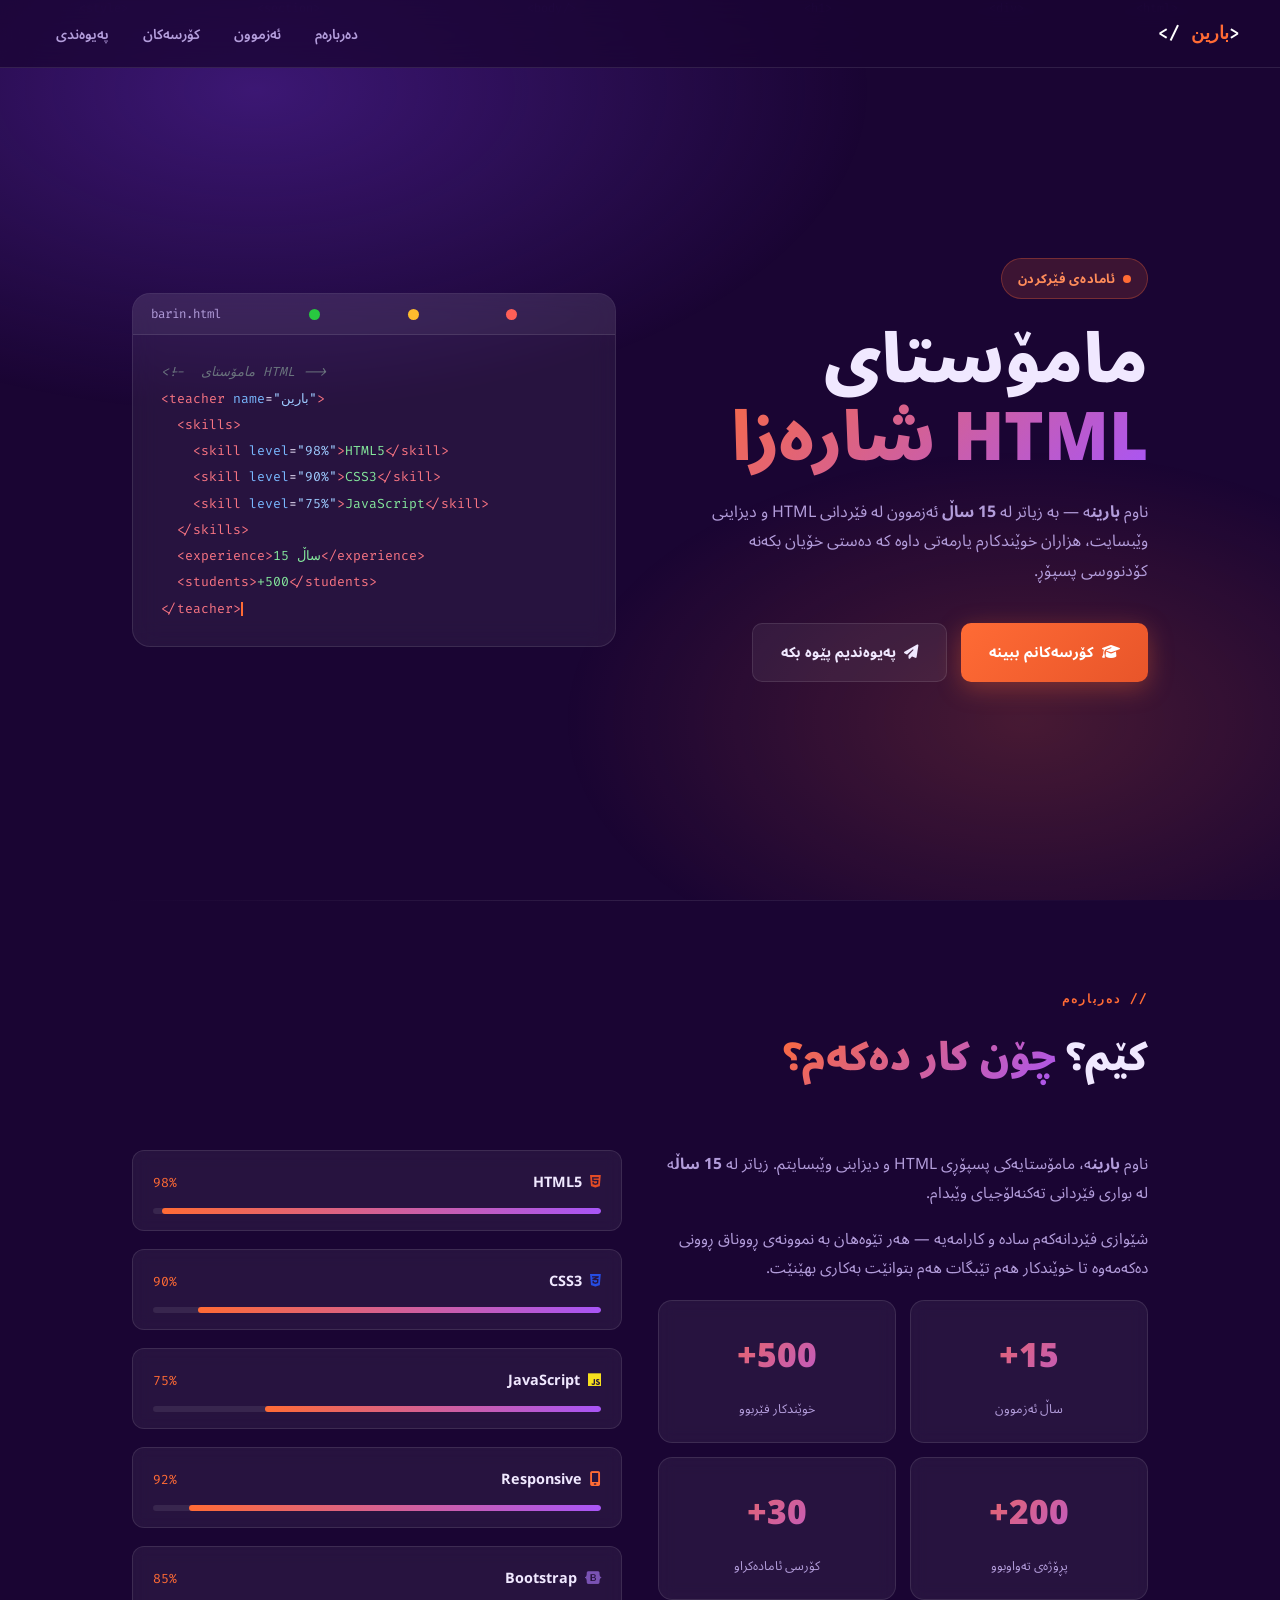
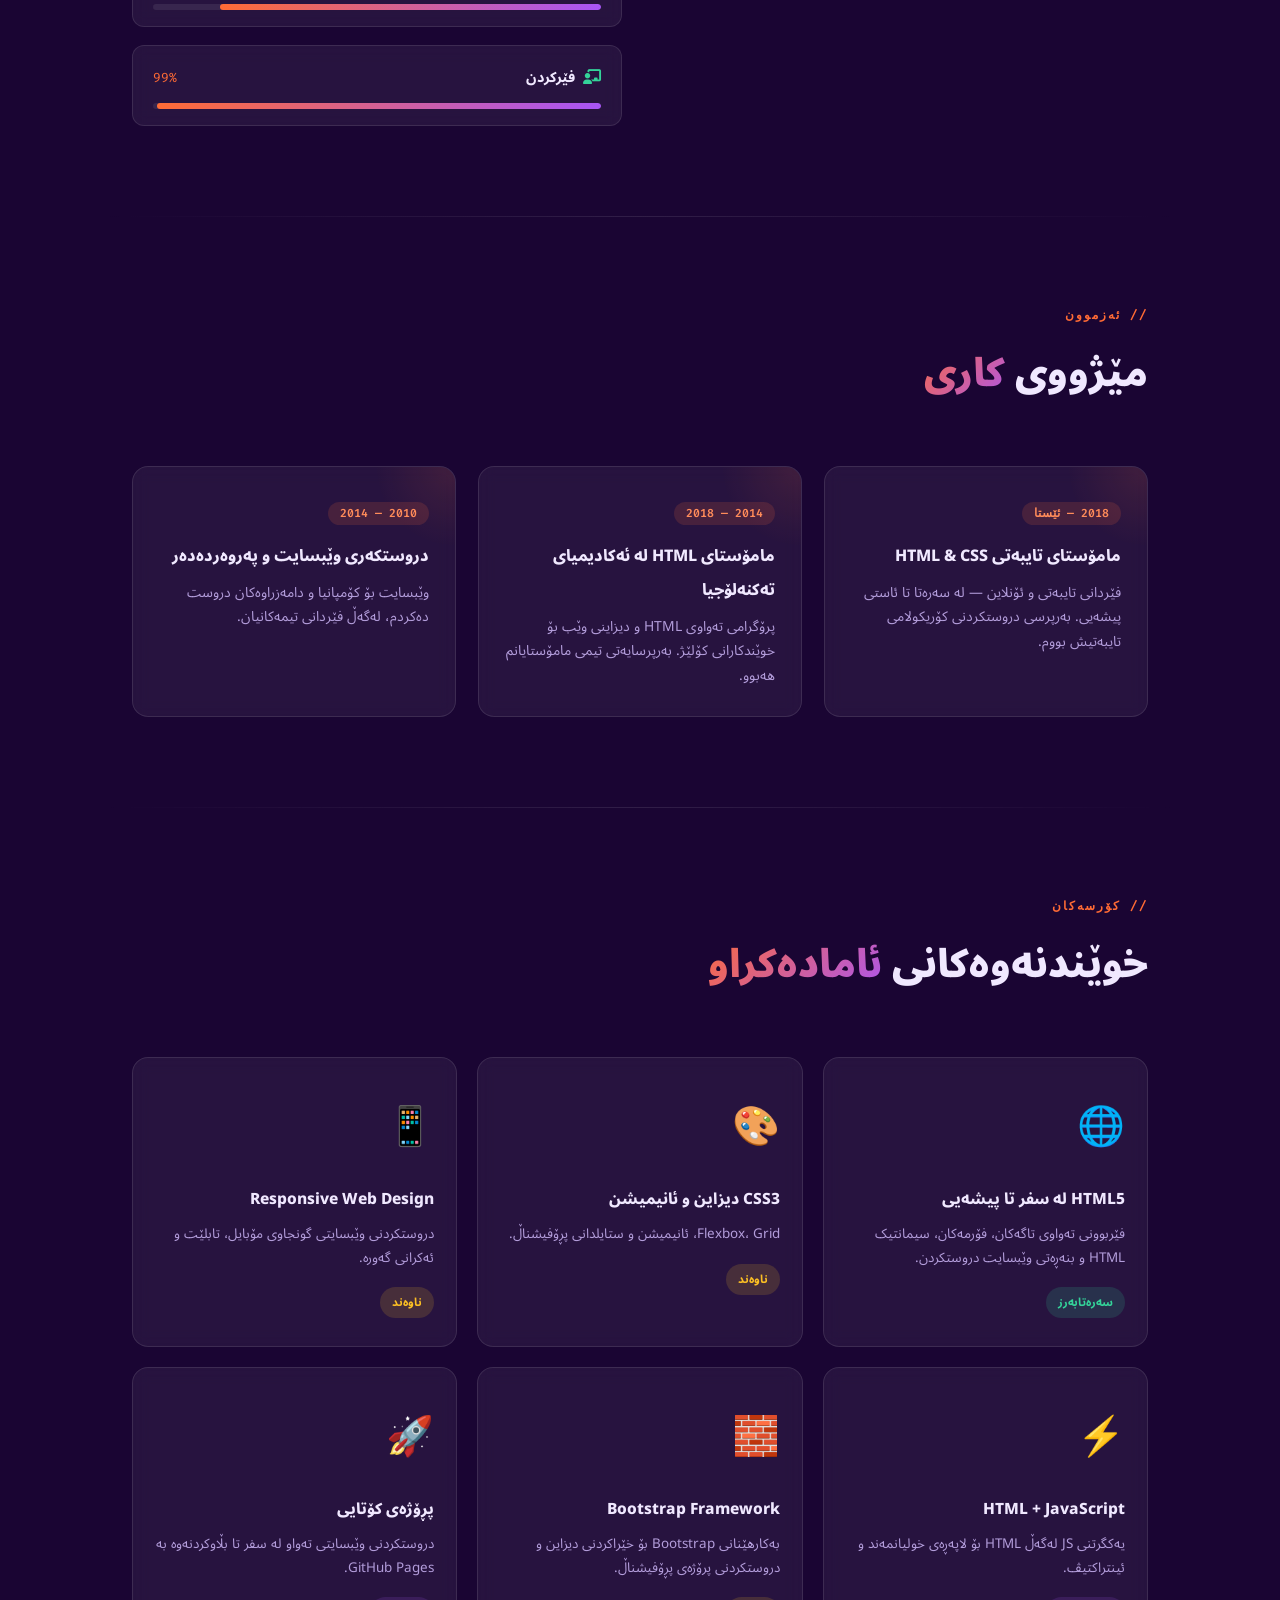
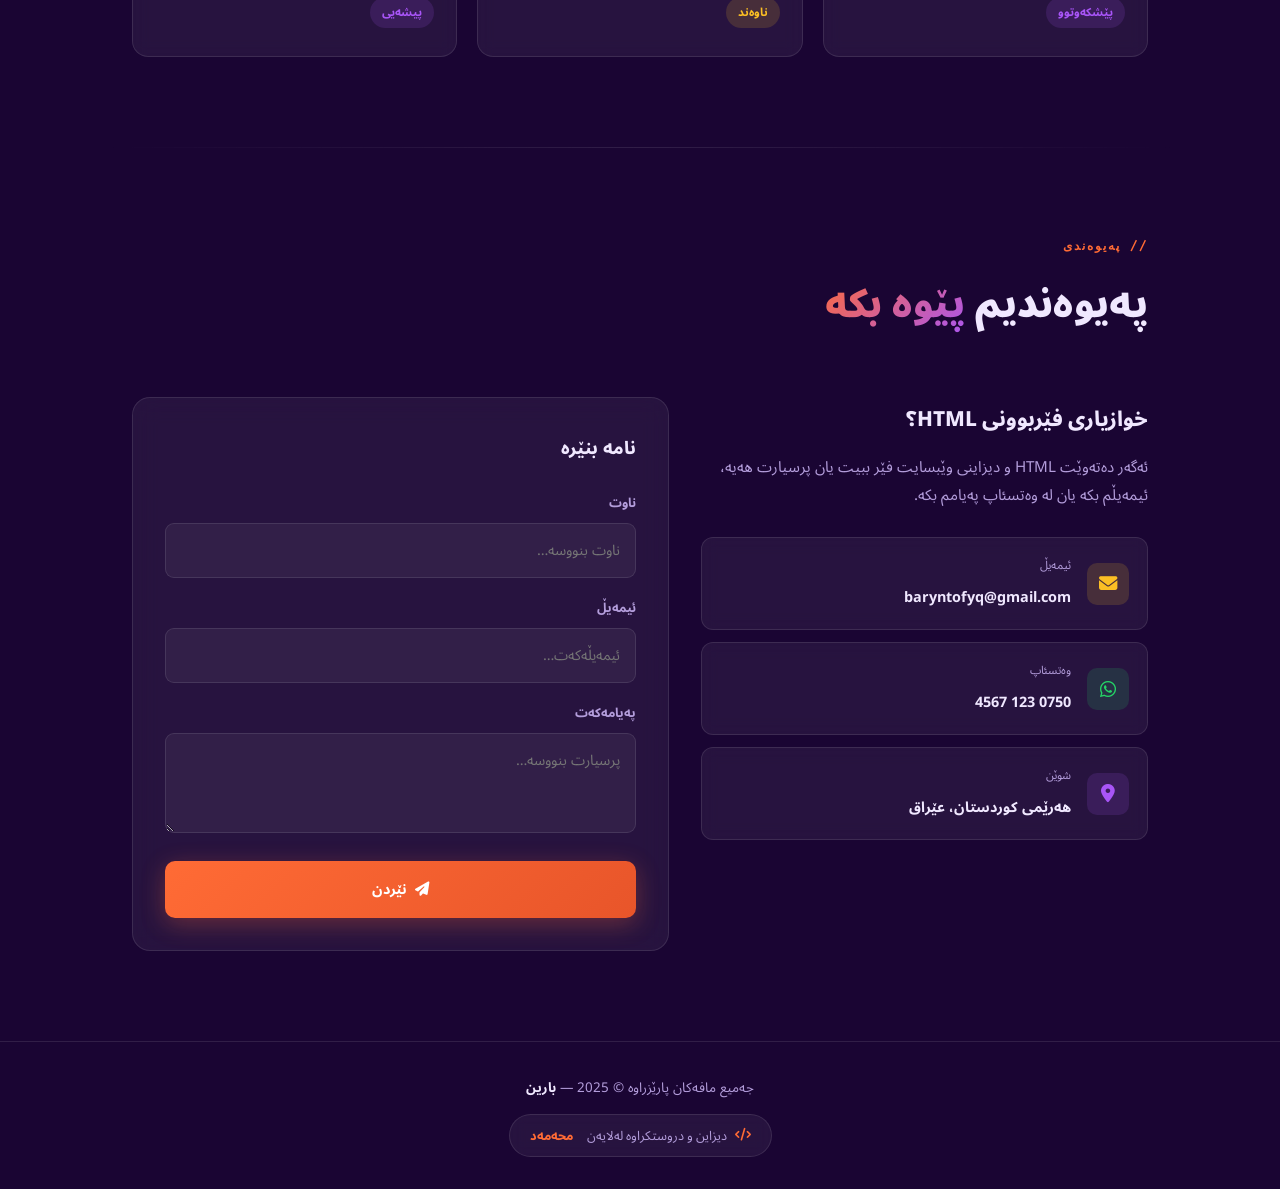
==== baryn.html @ a2ba54b6 "Rename index.html to baryn.html" ====
<!DOCTYPE html>
<html lang="ku" dir="rtl">

<head>
  <meta charset="UTF-8" />
  <meta name="viewport" content="width=device-width, initial-scale=1.0" />
  <title>بارین — مامۆستای HTML</title>
  <link
    href="https://fonts.googleapis.com/css2?family=Noto+Sans+Arabic:wght@300;400;500;600;700;800;900&family=Fira+Code:wght@400;600&display=swap"
    rel="stylesheet" />
  <link rel="stylesheet" href="https://cdnjs.cloudflare.com/ajax/libs/font-awesome/6.5.0/css/all.min.css" />
  <style>
    *,
    *::before,
    *::after {
      box-sizing: border-box;
      margin: 0;
      padding: 0;
    }

    :root {
      --orange: #ff6b35;
      --orange2: #ff8c5a;
      --purple: #7c3aed;
      --purple2: #a855f7;
      --dark: #1a0533;
      --dark2: #2d1052;
      --card: rgba(255, 255, 255, 0.06);
      --border: rgba(255, 255, 255, 0.10);
      --text: #f0e8ff;
      --muted: #b39ddb;
      --white: #ffffff;
    }

    html {
      scroll-behavior: smooth;
    }

    body {
      font-family: 'Noto Sans Arabic', sans-serif;
      background: var(--dark);
      color: var(--text);
      min-height: 100vh;
      overflow-x: hidden;
    }

    body::before {
      content: '';
      position: fixed;
      inset: 0;
      background:
        radial-gradient(ellipse 80% 60% at 20% 10%, rgba(124, 58, 237, .35) 0%, transparent 60%),
        radial-gradient(ellipse 60% 50% at 80% 80%, rgba(255, 107, 53, .20) 0%, transparent 60%);
      pointer-events: none;
      z-index: 0;
    }

    /* floating code tags */
    .code-float {
      position: fixed;
      font-family: 'Fira Code', monospace;
      font-size: .75rem;
      color: rgba(124, 58, 237, .22);
      pointer-events: none;
      z-index: 0;
      user-select: none;
      animation: floatUp linear infinite;
    }

    @keyframes floatUp {
      0% {
        transform: translateY(100vh) rotate(-5deg);
        opacity: 0;
      }

      10% {
        opacity: 1;
      }

      90% {
        opacity: 1;
      }

      100% {
        transform: translateY(-20vh) rotate(5deg);
        opacity: 0;
      }
    }

    /* ── NAVBAR ── */
    nav {
      position: fixed;
      top: 0;
      left: 0;
      right: 0;
      z-index: 100;
      padding: 0 40px;
      height: 68px;
      display: flex;
      align-items: center;
      justify-content: space-between;
      background: rgba(26, 5, 51, .75);
      backdrop-filter: blur(16px);
      border-bottom: 1px solid var(--border);
    }

    .logo {
      font-family: 'Fira Code', monospace;
      font-size: 1.1rem;
      font-weight: 600;
      color: var(--white);
      text-decoration: none;
    }

    .logo em {
      color: var(--orange);
      font-style: normal;
    }

    .nav-links {
      display: flex;
      gap: 2px;
      list-style: none;
    }

    .nav-links a {
      color: var(--muted);
      text-decoration: none;
      font-size: .87rem;
      font-weight: 600;
      padding: 7px 16px;
      border-radius: 8px;
      transition: color .2s, background .2s;
    }

    .nav-links a:hover {
      color: var(--white);
      background: var(--card);
    }

    @media(max-width:600px) {
      nav {
        padding: 0 20px;
      }

      .nav-links {
        display: none;
      }
    }

    /* ── HERO ── */
    .hero {
      position: relative;
      z-index: 1;
      min-height: 100vh;
      display: grid;
      grid-template-columns: 1fr 1fr;
      align-items: center;
      max-width: 1080px;
      margin: 0 auto;
      padding: 100px 32px 60px;
      gap: 48px;
    }

    @media(max-width:768px) {
      .hero {
        grid-template-columns: 1fr;
        text-align: center;
        padding-top: 100px;
      }
    }

    .hero-chip {
      display: inline-flex;
      align-items: center;
      gap: 8px;
      background: rgba(255, 107, 53, .15);
      border: 1px solid rgba(255, 107, 53, .3);
      color: var(--orange2);
      font-size: .8rem;
      font-weight: 700;
      padding: 6px 16px;
      border-radius: 50px;
      margin-bottom: 24px;
      letter-spacing: .5px;
    }

    .blink {
      width: 8px;
      height: 8px;
      border-radius: 50%;
      background: var(--orange);
      animation: blink 1.4s ease infinite;
    }

    @keyframes blink {

      0%,
      100% {
        opacity: 1
      }

      50% {
        opacity: .2
      }
    }

    .hero h1 {
      font-size: clamp(2.4rem, 6vw, 4.2rem);
      font-weight: 900;
      line-height: 1.15;
      margin-bottom: 20px;
    }

    .hero h1 .name {
      display: block;
      background: linear-gradient(135deg, var(--orange), var(--purple2));
      -webkit-background-clip: text;
      background-clip: text;
      -webkit-text-fill-color: transparent;
    }

    .hero-desc {
      color: var(--muted);
      font-size: 1rem;
      line-height: 1.85;
      margin-bottom: 36px;
      max-width: 440px;
    }

    @media(max-width:768px) {
      .hero-desc {
        margin: 0 auto 36px;
      }
    }

    .hero-actions {
      display: flex;
      gap: 14px;
      flex-wrap: wrap;
    }

    @media(max-width:768px) {
      .hero-actions {
        justify-content: center;
      }
    }

    .btn {
      display: inline-flex;
      align-items: center;
      gap: 8px;
      padding: 13px 28px;
      border-radius: 10px;
      font-family: 'Noto Sans Arabic', sans-serif;
      font-weight: 700;
      font-size: .9rem;
      text-decoration: none;
      cursor: pointer;
      border: none;
      transition: transform .18s, box-shadow .18s;
    }

    .btn:hover {
      transform: translateY(-3px);
    }

    .btn-orange {
      background: linear-gradient(135deg, var(--orange), #e8552a);
      color: #fff;
      box-shadow: 0 6px 24px rgba(255, 107, 53, .35);
    }

    .btn-orange:hover {
      box-shadow: 0 10px 32px rgba(255, 107, 53, .5);
    }

    .btn-ghost {
      background: var(--card);
      color: var(--text);
      border: 1px solid var(--border);
    }

    .btn-ghost:hover {
      background: rgba(255, 255, 255, .10);
    }

    /* hero code card */
    .hero-card {
      background: var(--card);
      border: 1px solid var(--border);
      border-radius: 18px;
      overflow: hidden;
      backdrop-filter: blur(12px);
      animation: float 5s ease-in-out infinite;
    }

    @keyframes float {

      0%,
      100% {
        transform: translateY(0);
      }

      50% {
        transform: translateY(-12px);
      }
    }

    @media(max-width:768px) {
      .hero-card {
        max-width: 400px;
        margin: 0 auto;
      }
    }

    .card-bar {
      background: rgba(255, 255, 255, .05);
      padding: 12px 18px;
      display: flex;
      align-items: center;
      gap: 8px;
      border-bottom: 1px solid var(--border);
    }

    .dot-r {
      width: 11px;
      height: 11px;
      border-radius: 50%;
      background: #ff5f57;
    }

    .dot-y {
      width: 11px;
      height: 11px;
      border-radius: 50%;
      background: #febc2e;
    }

    .dot-g {
      width: 11px;
      height: 11px;
      border-radius: 50%;
      background: #28c840;
    }

    .card-bar span {
      color: var(--muted);
      font-size: .78rem;
      font-family: 'Fira Code', monospace;
      margin-right: auto;
    }

    .card-code {
      padding: 24px 28px;
      font-family: 'Fira Code', monospace;
      font-size: .82rem;
      line-height: 2;
      direction: ltr;
      text-align: left;
    }

    .t-tag {
      color: #f97583;
    }

    .t-attr {
      color: #79b8ff;
    }

    .t-val {
      color: #9ecbff;
    }

    .t-str {
      color: #85e89d;
    }

    .t-comm {
      color: #6a737d;
      font-style: italic;
    }

    .t-cursor {
      display: inline-block;
      width: 2px;
      height: 1.1em;
      background: var(--orange);
      vertical-align: middle;
      animation: cur 1s step-end infinite;
    }

    @keyframes cur {

      0%,
      100% {
        opacity: 1
      }

      50% {
        opacity: 0
      }
    }

    /* ── SECTION BASE ── */
    .section {
      position: relative;
      z-index: 1;
      max-width: 1080px;
      margin: 0 auto;
      padding: 90px 32px;
    }

    .sec-eyebrow {
      color: var(--orange);
      font-family: 'Fira Code', monospace;
      font-size: .78rem;
      font-weight: 600;
      letter-spacing: 2px;
      text-transform: uppercase;
      margin-bottom: 10px;
    }

    .sec-title {
      font-size: clamp(1.6rem, 4vw, 2.4rem);
      font-weight: 900;
      margin-bottom: 52px;
    }

    .sec-title span {
      background: linear-gradient(135deg, var(--orange), var(--purple2));
      -webkit-background-clip: text;
      background-clip: text;
      -webkit-text-fill-color: transparent;
    }

    .reveal {
      opacity: 0;
      transform: translateY(28px);
      transition: opacity .65s ease, transform .65s ease;
    }

    .reveal.on {
      opacity: 1;
      transform: none;
    }

    /* ── ABOUT ── */
    .about-grid {
      display: grid;
      grid-template-columns: 1fr 1fr;
      gap: 36px;
    }

    @media(max-width:700px) {
      .about-grid {
        grid-template-columns: 1fr;
      }
    }

    .about-text p {
      color: var(--muted);
      line-height: 1.9;
      font-size: .97rem;
      margin-bottom: 16px;
    }

    .num-row {
      display: grid;
      grid-template-columns: repeat(2, 1fr);
      gap: 14px;
      margin-top: 8px;
    }

    .num-box {
      background: var(--card);
      border: 1px solid var(--border);
      border-radius: 14px;
      padding: 20px 16px;
      text-align: center;
      backdrop-filter: blur(8px);
    }

    .num-box .n {
      font-size: 2.1rem;
      font-weight: 900;
      background: linear-gradient(135deg, var(--orange), var(--purple2));
      -webkit-background-clip: text;
      background-clip: text;
      -webkit-text-fill-color: transparent;
      display: block;
    }

    .num-box .l {
      font-size: .78rem;
      color: var(--muted);
      margin-top: 4px;
    }

    /* skills */
    .skill-wrap {
      display: flex;
      flex-direction: column;
      gap: 18px;
    }

    .sk {
      background: var(--card);
      border: 1px solid var(--border);
      border-radius: 12px;
      padding: 16px 20px;
      backdrop-filter: blur(8px);
    }

    .sk-top {
      display: flex;
      justify-content: space-between;
      align-items: center;
      margin-bottom: 10px;
    }

    .sk-name {
      font-size: .9rem;
      font-weight: 700;
      display: flex;
      align-items: center;
      gap: 8px;
    }

    .sk-pct {
      font-family: 'Fira Code', monospace;
      font-size: .82rem;
      color: var(--orange);
    }

    .sk-bar {
      height: 6px;
      background: rgba(255, 255, 255, .08);
      border-radius: 50px;
      overflow: hidden;
    }

    .sk-fill {
      height: 100%;
      border-radius: 50px;
      width: 0;
      background: linear-gradient(90deg, var(--orange), var(--purple2));
      transition: width 1.3s cubic-bezier(.4, 0, .2, 1);
    }

    /* ── EXPERIENCE ── */
    .exp-grid {
      display: grid;
      grid-template-columns: repeat(auto-fit, minmax(300px, 1fr));
      gap: 22px;
    }

    .exp-card {
      background: var(--card);
      border: 1px solid var(--border);
      border-radius: 16px;
      padding: 28px 26px;
      backdrop-filter: blur(8px);
      position: relative;
      overflow: hidden;
      transition: transform .2s, border-color .2s;
    }

    .exp-card::before {
      content: '';
      position: absolute;
      top: 0;
      right: 0;
      width: 80px;
      height: 80px;
      background: radial-gradient(circle at top right, rgba(255, 107, 53, .12), transparent 70%);
    }

    .exp-card:hover {
      transform: translateY(-5px);
      border-color: rgba(255, 107, 53, .4);
    }

    .exp-date {
      display: inline-block;
      background: rgba(255, 107, 53, .15);
      color: var(--orange2);
      font-family: 'Fira Code', monospace;
      font-size: .72rem;
      font-weight: 600;
      padding: 4px 12px;
      border-radius: 50px;
      margin-bottom: 14px;
    }

    .exp-card h3 {
      font-size: 1rem;
      font-weight: 800;
      margin-bottom: 8px;
    }

    .exp-card p {
      font-size: .87rem;
      color: var(--muted);
      line-height: 1.75;
    }

    /* ── COURSES ── */
    .courses-list {
      display: grid;
      grid-template-columns: repeat(auto-fit, minmax(240px, 1fr));
      gap: 20px;
    }

    .c-card {
      background: var(--card);
      border: 1px solid var(--border);
      border-radius: 16px;
      padding: 28px 22px;
      backdrop-filter: blur(8px);
      transition: transform .2s, border-color .2s, box-shadow .2s;
    }

    .c-card:hover {
      transform: translateY(-6px);
      border-color: rgba(124, 58, 237, .5);
      box-shadow: 0 12px 36px rgba(124, 58, 237, .1);
    }

    .c-icon-big {
      font-size: 2.4rem;
      margin-bottom: 16px;
      display: block;
    }

    .c-card h3 {
      font-size: .97rem;
      font-weight: 800;
      margin-bottom: 8px;
    }

    .c-card p {
      font-size: .84rem;
      color: var(--muted);
      line-height: 1.75;
      margin-bottom: 14px;
    }

    .level-tag {
      display: inline-block;
      padding: 3px 12px;
      border-radius: 50px;
      font-size: .72rem;
      font-weight: 700;
    }

    .lv-begin {
      background: rgba(52, 211, 153, .15);
      color: #34d399;
    }

    .lv-mid {
      background: rgba(251, 191, 36, .15);
      color: #fbbf24;
    }

    .lv-adv {
      background: rgba(167, 85, 247, .15);
      color: #a855f7;
    }

    /* ── CONTACT ── */
    .contact-grid {
      display: grid;
      grid-template-columns: 1fr 1.2fr;
      gap: 32px;
      align-items: start;
    }

    @media(max-width:680px) {
      .contact-grid {
        grid-template-columns: 1fr;
      }
    }

    .contact-left h3 {
      font-size: 1.3rem;
      font-weight: 800;
      margin-bottom: 12px;
    }

    .contact-left p {
      color: var(--muted);
      line-height: 1.85;
      font-size: .95rem;
      margin-bottom: 28px;
    }

    .c-links {
      display: flex;
      flex-direction: column;
      gap: 12px;
    }

    .cl {
      display: flex;
      align-items: center;
      gap: 16px;
      background: var(--card);
      border: 1px solid var(--border);
      border-radius: 12px;
      padding: 15px 18px;
      text-decoration: none;
      color: var(--text);
      backdrop-filter: blur(8px);
      transition: border-color .2s, background .2s;
    }

    .cl:hover {
      border-color: var(--orange);
      background: rgba(255, 107, 53, .06);
    }

    .cl-ico {
      width: 42px;
      height: 42px;
      border-radius: 10px;
      display: flex;
      align-items: center;
      justify-content: center;
      font-size: 1.15rem;
      flex-shrink: 0;
    }

    .ico-email {
      background: rgba(251, 191, 36, .15);
      color: #fbbf24;
    }

    .ico-wa {
      background: rgba(37, 211, 102, .15);
      color: #25d366;
    }

    .ico-loc {
      background: rgba(167, 85, 247, .15);
      color: #a855f7;
    }

    .cl small {
      display: block;
      color: var(--muted);
      font-size: .72rem;
      margin-bottom: 2px;
    }

    .cl strong {
      font-size: .9rem;
    }

    /* form */
    .contact-form {
      background: var(--card);
      border: 1px solid var(--border);
      border-radius: 18px;
      padding: 32px;
      backdrop-filter: blur(12px);
    }

    .contact-form h3 {
      font-size: 1.1rem;
      font-weight: 800;
      margin-bottom: 22px;
    }

    .fg {
      margin-bottom: 16px;
    }

    .fg label {
      display: block;
      font-size: .8rem;
      font-weight: 700;
      color: var(--muted);
      margin-bottom: 7px;
    }

    .fg input,
    .fg textarea {
      width: 100%;
      background: rgba(255, 255, 255, .05);
      border: 1px solid var(--border);
      border-radius: 9px;
      padding: 11px 15px;
      color: var(--text);
      font-family: 'Noto Sans Arabic', sans-serif;
      font-size: .9rem;
      outline: none;
      transition: border-color .2s;
      resize: vertical;
      direction: rtl;
    }

    .fg input:focus,
    .fg textarea:focus {
      border-color: var(--orange);
    }

    .fg textarea {
      min-height: 100px;
    }

    .btn-send {
      width: 100%;
      justify-content: center;
      background: linear-gradient(135deg, var(--orange), #e8552a);
      color: #fff;
      box-shadow: 0 6px 24px rgba(255, 107, 53, .3);
      border: none;
    }

    /* ── DIVIDER ── */
    .divider {
      position: relative;
      z-index: 1;
      height: 1px;
      background: linear-gradient(to left, transparent, var(--border), transparent);
      max-width: 1080px;
      margin: 0 auto;
    }

    /* ── FOOTER ── */
    footer {
      position: relative;
      z-index: 1;
      text-align: center;
      padding: 32px 20px;
      border-top: 1px solid var(--border);
      color: var(--muted);
      font-size: .84rem;
    }

    footer .credit {
      display: inline-flex;
      align-items: center;
      gap: 8px;
      margin-top: 12px;
      background: var(--card);
      border: 1px solid var(--border);
      border-radius: 50px;
      padding: 7px 20px;
      font-size: .8rem;
      backdrop-filter: blur(8px);
      text-decoration: none;
      color: var(--muted);
      transition: border-color .2s, color .2s;
    }

    footer .credit:hover {
      border-color: var(--orange);
      color: var(--orange);
    }

    footer .credit i {
      color: var(--orange);
    }

    ::-webkit-scrollbar {
      width: 5px;
    }

    ::-webkit-scrollbar-track {
      background: var(--dark);
    }

    ::-webkit-scrollbar-thumb {
      background: var(--dark2);
      border-radius: 3px;
    }
  </style>
</head>

<body>

  <!-- floating code tags -->
  <div class="code-float" style="right:8%;  animation-duration:18s; animation-delay:0s;">&lt;html&gt;</div>
  <div class="code-float" style="right:20%; animation-duration:22s; animation-delay:4s;">&lt;div&gt;</div>
  <div class="code-float" style="right:55%; animation-duration:15s; animation-delay:2s;">&lt;/body&gt;</div>
  <div class="code-float" style="right:75%; animation-duration:25s; animation-delay:7s;">&lt;section&gt;</div>
  <div class="code-float" style="right:35%; animation-duration:19s; animation-delay:10s;">&lt;h1&gt;</div>
  <div class="code-float" style="right:90%; animation-duration:21s; animation-delay:1s;">&lt;style&gt;</div>

  <!-- ══ NAVBAR ══ -->
  <nav>
    <a class="logo" href="#home">&lt;<em>بارین</em>&nbsp;/&gt;</a>
    <ul class="nav-links">
      <li><a href="#about">دەربارەم</a></li>
      <li><a href="#experience">ئەزموون</a></li>
      <li><a href="#courses">کۆرسەکان</a></li>
      <li><a href="#contact">پەیوەندی</a></li>
    </ul>
  </nav>

  <!-- ══ HERO ══ -->
  <div class="hero" id="home">
    <div class="hero-left">
      <div class="hero-chip">
        <span class="blink"></span>
        ئامادەی فێرکردن
      </div>
      <h1>
        مامۆستای 
        <span class="name">HTML شارەزا</span>
      </h1>
      <p class="hero-desc">
        ناوم <strong>بارین</strong>ە — بە زیاتر لە <strong>15 ساڵ</strong> ئەزموون
        لە فێردانی HTML و دیزاینی وێبسایت، هزاران خوێندکارم یارمەتی داوە کە
        دەستی خۆیان بکەنە کۆدنووسی پسپۆڕ.
      </p>
      <div class="hero-actions">
        <a href="#courses" class="btn btn-orange">
          <i class="fa-solid fa-graduation-cap"></i>
          کۆرسەکانم ببینە
        </a>
        <a href="#contact" class="btn btn-ghost">
          <i class="fa-solid fa-paper-plane"></i>
          پەیوەندیم پێوە بکە
        </a>
      </div>
    </div>

    <div class="hero-card">
      <div class="card-bar">
        <span class="dot-r"></span>
        <span class="dot-y"></span>
        <span class="dot-g"></span>
        <span>barin.html</span>
      </div>
      <div class="card-code">
        <div><span class="t-comm">&lt;!-- مامۆستای HTML --&gt;</span></div>
        <div><span class="t-tag">&lt;teacher</span> <span class="t-attr">name</span>=<span
            class="t-val">"بارین"</span><span class="t-tag">&gt;</span></div>
        <div>&nbsp;&nbsp;<span class="t-tag">&lt;skills&gt;</span></div>
        <div>&nbsp;&nbsp;&nbsp;&nbsp;<span class="t-tag">&lt;skill</span> <span class="t-attr">level</span>=<span
            class="t-val">"98%"</span><span class="t-tag">&gt;</span><span class="t-str">HTML5</span><span
            class="t-tag">&lt;/skill&gt;</span></div>
        <div>&nbsp;&nbsp;&nbsp;&nbsp;<span class="t-tag">&lt;skill</span> <span class="t-attr">level</span>=<span
            class="t-val">"90%"</span><span class="t-tag">&gt;</span><span class="t-str">CSS3</span><span
            class="t-tag">&lt;/skill&gt;</span></div>
        <div>&nbsp;&nbsp;&nbsp;&nbsp;<span class="t-tag">&lt;skill</span> <span class="t-attr">level</span>=<span
            class="t-val">"75%"</span><span class="t-tag">&gt;</span><span class="t-str">JavaScript</span><span
            class="t-tag">&lt;/skill&gt;</span></div>
        <div>&nbsp;&nbsp;<span class="t-tag">&lt;/skills&gt;</span></div>
        <div>&nbsp;&nbsp;<span class="t-tag">&lt;experience&gt;</span><span class="t-str">15 ساڵ</span><span
            class="t-tag">&lt;/experience&gt;</span></div>
        <div>&nbsp;&nbsp;<span class="t-tag">&lt;students&gt;</span><span class="t-str">+500</span><span
            class="t-tag">&lt;/students&gt;</span></div>
        <div><span class="t-tag">&lt;/teacher&gt;</span><span class="t-cursor"></span></div>
      </div>
    </div>
  </div>

  <div class="divider"></div>

  <!-- ══ ABOUT ══ -->
  <div class="section" id="about">
    <div class="reveal">
      <p class="sec-eyebrow">// دەربارەم</p>
      <h2 class="sec-title">کێم؟ <span>چۆن کار دەکەم؟</span></h2>
    </div>
    <div class="about-grid">
      <div class="about-text reveal">
        <p>ناوم <strong>بارین</strong>ە، مامۆستایەکی پسپۆڕی HTML و دیزاینی وێبسایتم. زیاتر لە <strong>15 ساڵ</strong>ە
          لە بواری فێردانی تەکنەلۆجیای وێبدام.</p>
        <p>شێوازی فێردانەکەم سادە و کارامەیە — هەر تێوەهان بە نموونەی ڕووناق ڕوونی دەکەمەوە تا خوێندکار هەم تێبگات هەم
          بتوانێت بەکاری بهێنێت.</p>
        <div class="num-row">
          <div class="num-box"><span class="n">15+</span>
            <div class="l">ساڵ ئەزموون</div>
          </div>
          <div class="num-box"><span class="n">500+</span>
            <div class="l">خوێندکار فێربوو</div>
          </div>
          <div class="num-box"><span class="n">200+</span>
            <div class="l">پڕۆژەی تەواوبوو</div>
          </div>
          <div class="num-box"><span class="n">30+</span>
            <div class="l">کۆرسی ئامادەکراو</div>
          </div>
        </div>
      </div>
      <div class="skill-wrap reveal">
        <div class="sk">
          <div class="sk-top">
            <span class="sk-name"><i class="fa-brands fa-html5" style="color:#e34c26"></i> HTML5</span>
            <span class="sk-pct">98%</span>
          </div>
          <div class="sk-bar">
            <div class="sk-fill" data-w="98"></div>
          </div>
        </div>
        <div class="sk">
          <div class="sk-top">
            <span class="sk-name"><i class="fa-brands fa-css3-alt" style="color:#264de4"></i> CSS3</span>
            <span class="sk-pct">90%</span>
          </div>
          <div class="sk-bar">
            <div class="sk-fill" data-w="90"></div>
          </div>
        </div>
        <div class="sk">
          <div class="sk-top">
            <span class="sk-name"><i class="fa-brands fa-js" style="color:#f7df1e"></i> JavaScript</span>
            <span class="sk-pct">75%</span>
          </div>
          <div class="sk-bar">
            <div class="sk-fill" data-w="75"></div>
          </div>
        </div>
        <div class="sk">
          <div class="sk-top">
            <span class="sk-name"><i class="fa-solid fa-mobile-screen" style="color:#ff6b35"></i> Responsive</span>
            <span class="sk-pct">92%</span>
          </div>
          <div class="sk-bar">
            <div class="sk-fill" data-w="92"></div>
          </div>
        </div>
        <div class="sk">
          <div class="sk-top">
            <span class="sk-name"><i class="fa-brands fa-bootstrap" style="color:#7952b3"></i> Bootstrap</span>
            <span class="sk-pct">85%</span>
          </div>
          <div class="sk-bar">
            <div class="sk-fill" data-w="85"></div>
          </div>
        </div>
        <div class="sk">
          <div class="sk-top">
            <span class="sk-name"><i class="fa-solid fa-chalkboard-user" style="color:#34d399"></i> فێرکردن</span>
            <span class="sk-pct">99%</span>
          </div>
          <div class="sk-bar">
            <div class="sk-fill" data-w="99"></div>
          </div>
        </div>
      </div>
    </div>
  </div>

  <div class="divider"></div>

  <!-- ══ EXPERIENCE ══ -->
  <div class="section" id="experience">
    <div class="reveal">
      <p class="sec-eyebrow">// ئەزموون</p>
      <h2 class="sec-title">مێژووی <span>کاری</span></h2>
    </div>
    <div class="exp-grid">
      <div class="exp-card reveal">
        <span class="exp-date">2018 — ئێستا</span>
        <h3>مامۆستای تایبەتی HTML &amp; CSS</h3>
        <p>فێردانی تایبەتی و ئۆنلاین — لە سەرەتا تا ئاستی پیشەیی. بەرپرسی دروستکردنی کۆریکولامی تایبەتیش بووم.</p>
      </div>
      <div class="exp-card reveal">
        <span class="exp-date">2014 — 2018</span>
        <h3>مامۆستای HTML لە ئەکادیمیای تەکنەلۆجیا</h3>
        <p>پرۆگرامی تەواوی HTML و دیزاینی وێب بۆ خوێندکارانی کۆلێژ. بەرپرسایەتی تیمی مامۆستایانم هەبوو.</p>
      </div>
      <div class="exp-card reveal">
        <span class="exp-date">2010 — 2014</span>
        <h3>دروستکەری وێبسایت و پەروەردەدەر</h3>
        <p>وێبسایت بۆ کۆمپانیا و دامەزراوەکان دروست دەکردم، لەگەڵ فێردانی تیمەکانیان.</p>
      </div>
    </div>
  </div>

  <div class="divider"></div>

  <!-- ══ COURSES ══ -->
  <div class="section" id="courses">
    <div class="reveal">
      <p class="sec-eyebrow">// کۆرسەکان</p>
      <h2 class="sec-title">خوێندنەوەکانی <span>ئامادەکراو</span></h2>
    </div>
    <div class="courses-list">
      <div class="c-card reveal">
        <span class="c-icon-big">🌐</span>
        <h3>HTML5 لە سفر تا پیشەیی</h3>
        <p>فێربوونی تەواوی تاگەکان، فۆرمەکان، سیمانتیک HTML و بنەڕەتی وێبسایت دروستکردن.</p>
        <span class="level-tag lv-begin">سەرەتابەرز</span>
      </div>
      <div class="c-card reveal">
        <span class="c-icon-big">🎨</span>
        <h3>CSS3 دیزاین و ئانیمیشن</h3>
        <p>Flexbox، Grid، ئانیمیشن و ستایلدانی پڕۆفیشناڵ.</p>
        <span class="level-tag lv-mid">ناوەند</span>
      </div>
      <div class="c-card reveal">
        <span class="c-icon-big">📱</span>
        <h3>Responsive Web Design</h3>
        <p>دروستکردنی وێبسایتی گونجاوی مۆبایل، تابلێت و ئەکرانی گەورە.</p>
        <span class="level-tag lv-mid">ناوەند</span>
      </div>
      <div class="c-card reveal">
        <span class="c-icon-big">⚡</span>
        <h3>HTML + JavaScript</h3>
        <p>یەکگرتنی JS لەگەڵ HTML بۆ لاپەڕەی خولیانمەند و ئینتراکتیڤ.</p>
        <span class="level-tag lv-adv">پێشکەوتوو</span>
      </div>
      <div class="c-card reveal">
        <span class="c-icon-big">🧱</span>
        <h3>Bootstrap Framework</h3>
        <p>بەکارهێنانی Bootstrap بۆ خێراکردنی دیزاین و دروستکردنی پرۆژەی پڕۆفیشناڵ.</p>
        <span class="level-tag lv-mid">ناوەند</span>
      </div>
      <div class="c-card reveal">
        <span class="c-icon-big">🚀</span>
        <h3>پڕۆژەی کۆتایی</h3>
        <p>دروستکردنی وێبسایتی تەواو لە سفر تا بڵاوکردنەوە بە GitHub Pages.</p>
        <span class="level-tag lv-adv">پیشەیی</span>
      </div>
    </div>
  </div>

  <div class="divider"></div>

  <!-- ══ CONTACT ══ -->
  <div class="section" id="contact">
    <div class="reveal">
      <p class="sec-eyebrow">// پەیوەندی</p>
      <h2 class="sec-title">پەیوەندیم <span>پێوە بکە</span></h2>
    </div>
    <div class="contact-grid">
      <div class="contact-left reveal">
        <h3>خوازیاری فێربوونی HTML؟</h3>
        <p>ئەگەر دەتەوێت HTML و دیزاینی وێبسایت فێر ببیت یان پرسیارت هەیە، ئیمەیڵم بکە یان لە وەتسئاپ پەیامم بکە.</p>
        <div class="c-links">
          <a class="cl" href="mailto:baryntofyq@gmail.com">
            <div class="cl-ico ico-email"><i class="fa-solid fa-envelope"></i></div>
            <div><small>ئیمەیڵ</small><strong>baryntofyq@gmail.com</strong></div>
          </a>
          <a class="cl" href="https://wa.me/9647501234567" target="_blank" rel="noopener">
            <div class="cl-ico ico-wa"><i class="fa-brands fa-whatsapp"></i></div>
            <div><small>وەتسئاپ</small><strong>0750 123 4567</strong></div>
          </a>
          <div class="cl">
            <div class="cl-ico ico-loc"><i class="fa-solid fa-location-dot"></i></div>
            <div><small>شوێن</small><strong>هەرێمی کوردستان، عێراق</strong></div>
          </div>
        </div>
      </div>

      <div class="contact-form reveal">
        <h3>نامە بنێرە</h3>
        <form onsubmit="sendMsg(event)">
          <div class="fg">
            <label>ناوت</label>
            <input type="text" placeholder="ناوت بنووسە…" required />
          </div>
          <div class="fg">
            <label>ئیمەیڵ</label>
            <input type="email" placeholder="ئیمەیڵەکەت…" required />
          </div>
          <div class="fg">
            <label>پەیامەکەت</label>
            <textarea placeholder="پرسیارت بنووسە…" required></textarea>
          </div>
          <button type="submit" class="btn btn-send">
            <i class="fa-solid fa-paper-plane"></i>
            نێردن
          </button>
        </form>
      </div>
    </div>
  </div>

  <!-- ══ FOOTER ══ -->
  <footer>
    <p>جەمیع مافەکان پارێزراوە &copy; 2025 — <strong style="color:var(--text)">بارین</strong></p>
    <a class="credit" href="https://mhamadrebae-pixel.github.io/my-profile/" target="_blank" rel="noopener">
      <i class="fa-solid fa-code"></i>
      دیزاین و دروستکراوە لەلایەن &nbsp;<strong style="color:var(--orange)">محەمەد</strong>
    </a>
  </footer>

  <script>
    const obs = new IntersectionObserver((entries) => {
      entries.forEach((e, i) => {
        if (e.isIntersecting) {
          setTimeout(() => {
            e.target.classList.add('on');
            e.target.querySelectorAll('.sk-fill').forEach(b => {
              b.style.width = b.dataset.w + '%';
            });
          }, i * 80);
          obs.unobserve(e.target);
        }
      });
    }, { threshold: .12 });

    document.querySelectorAll('.reveal').forEach(r => obs.observe(r));

    function sendMsg(e) {
      e.preventDefault();
      const btn = e.target.querySelector('button');
      btn.innerHTML = '<i class="fa-solid fa-check"></i> نێردرا!';
      btn.style.background = 'linear-gradient(135deg,#34d399,#059669)';
      setTimeout(() => {
        btn.innerHTML = '<i class="fa-solid fa-paper-plane"></i> نێردن';
        btn.style.background = '';
        e.target.reset();
      }, 3000);
    }
  </script>
</body>

</html>
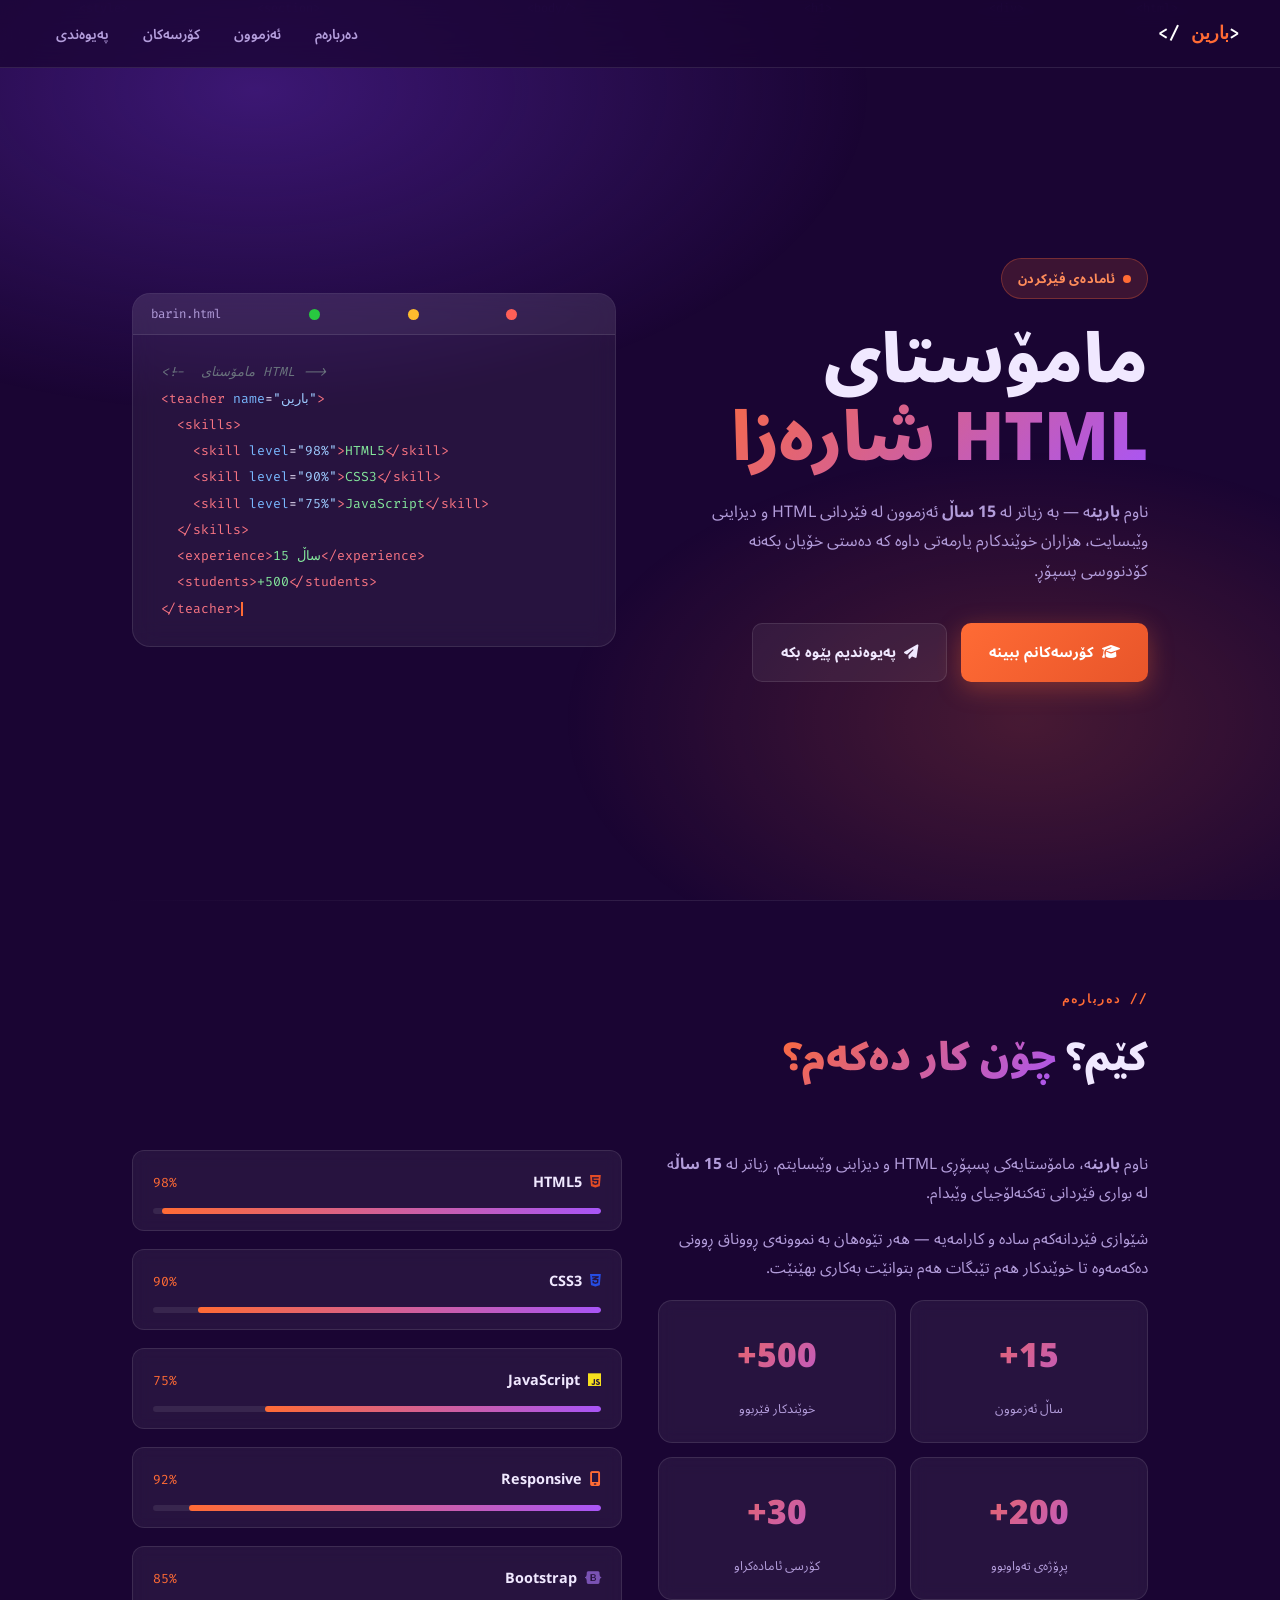
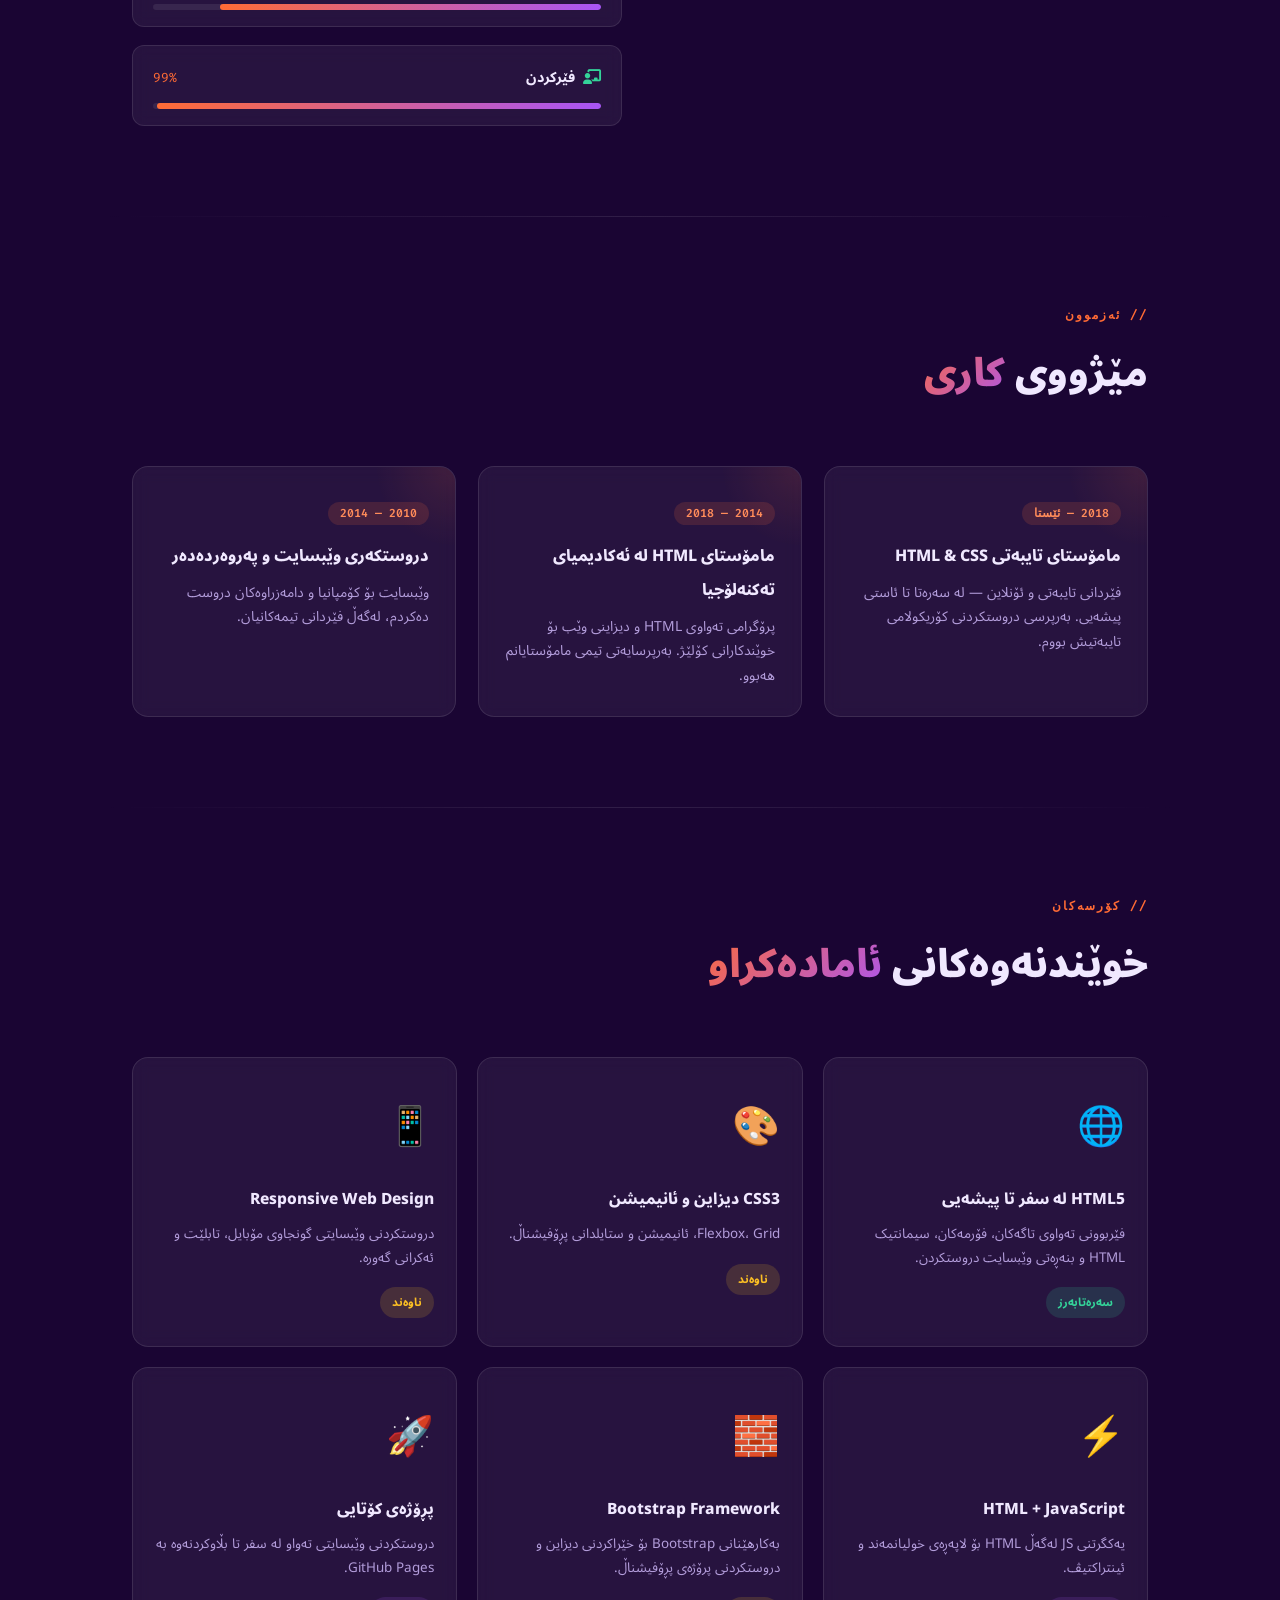
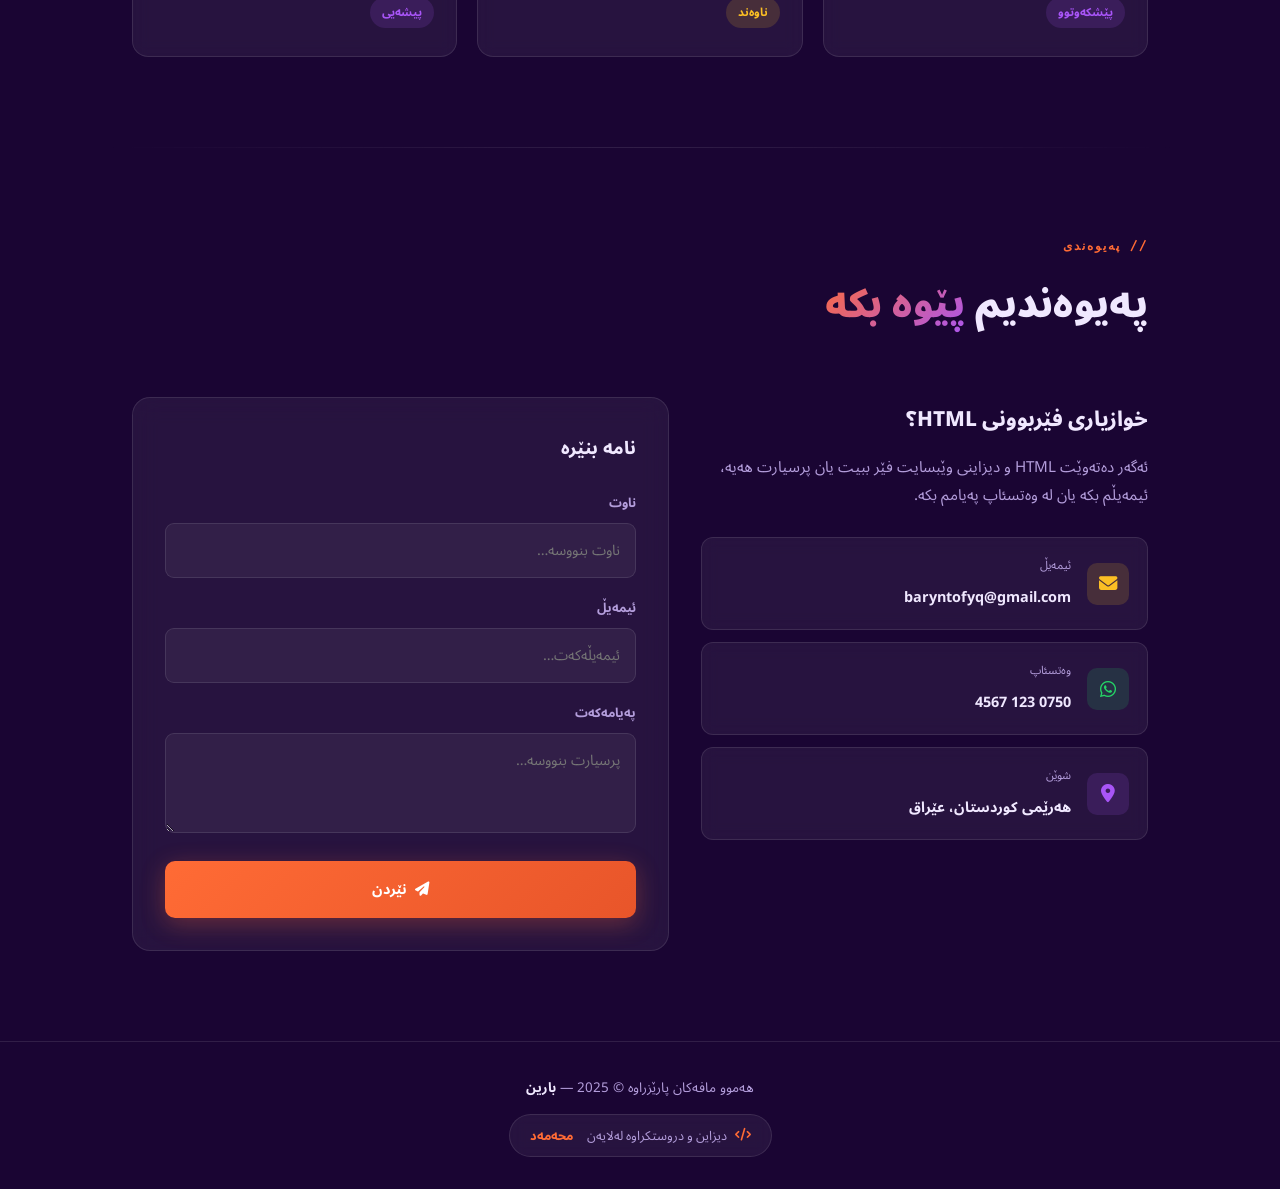
==== commit 3fd7f730: "Add files via upload" ====
--- a/baryn.html
+++ b/baryn.html
@@ -1177,7 +1177,7 @@
 
   <!-- ══ FOOTER ══ -->
   <footer>
-    <p>جەمیع مافەکان پارێزراوە &copy; 2025 — <strong style="color:var(--text)">بارین</strong></p>
+    <p>هەموو مافەکان پارێزراوە &copy; 2025 — <strong style="color:var(--text)">بارین</strong></p>
     <a class="credit" href="https://mhamadrebae-pixel.github.io/my-profile/" target="_blank" rel="noopener">
       <i class="fa-solid fa-code"></i>
       دیزاین و دروستکراوە لەلایەن &nbsp;<strong style="color:var(--orange)">محەمەد</strong>
@@ -1215,4 +1215,4 @@
   </script>
 </body>
 
-</html>
+</html>
